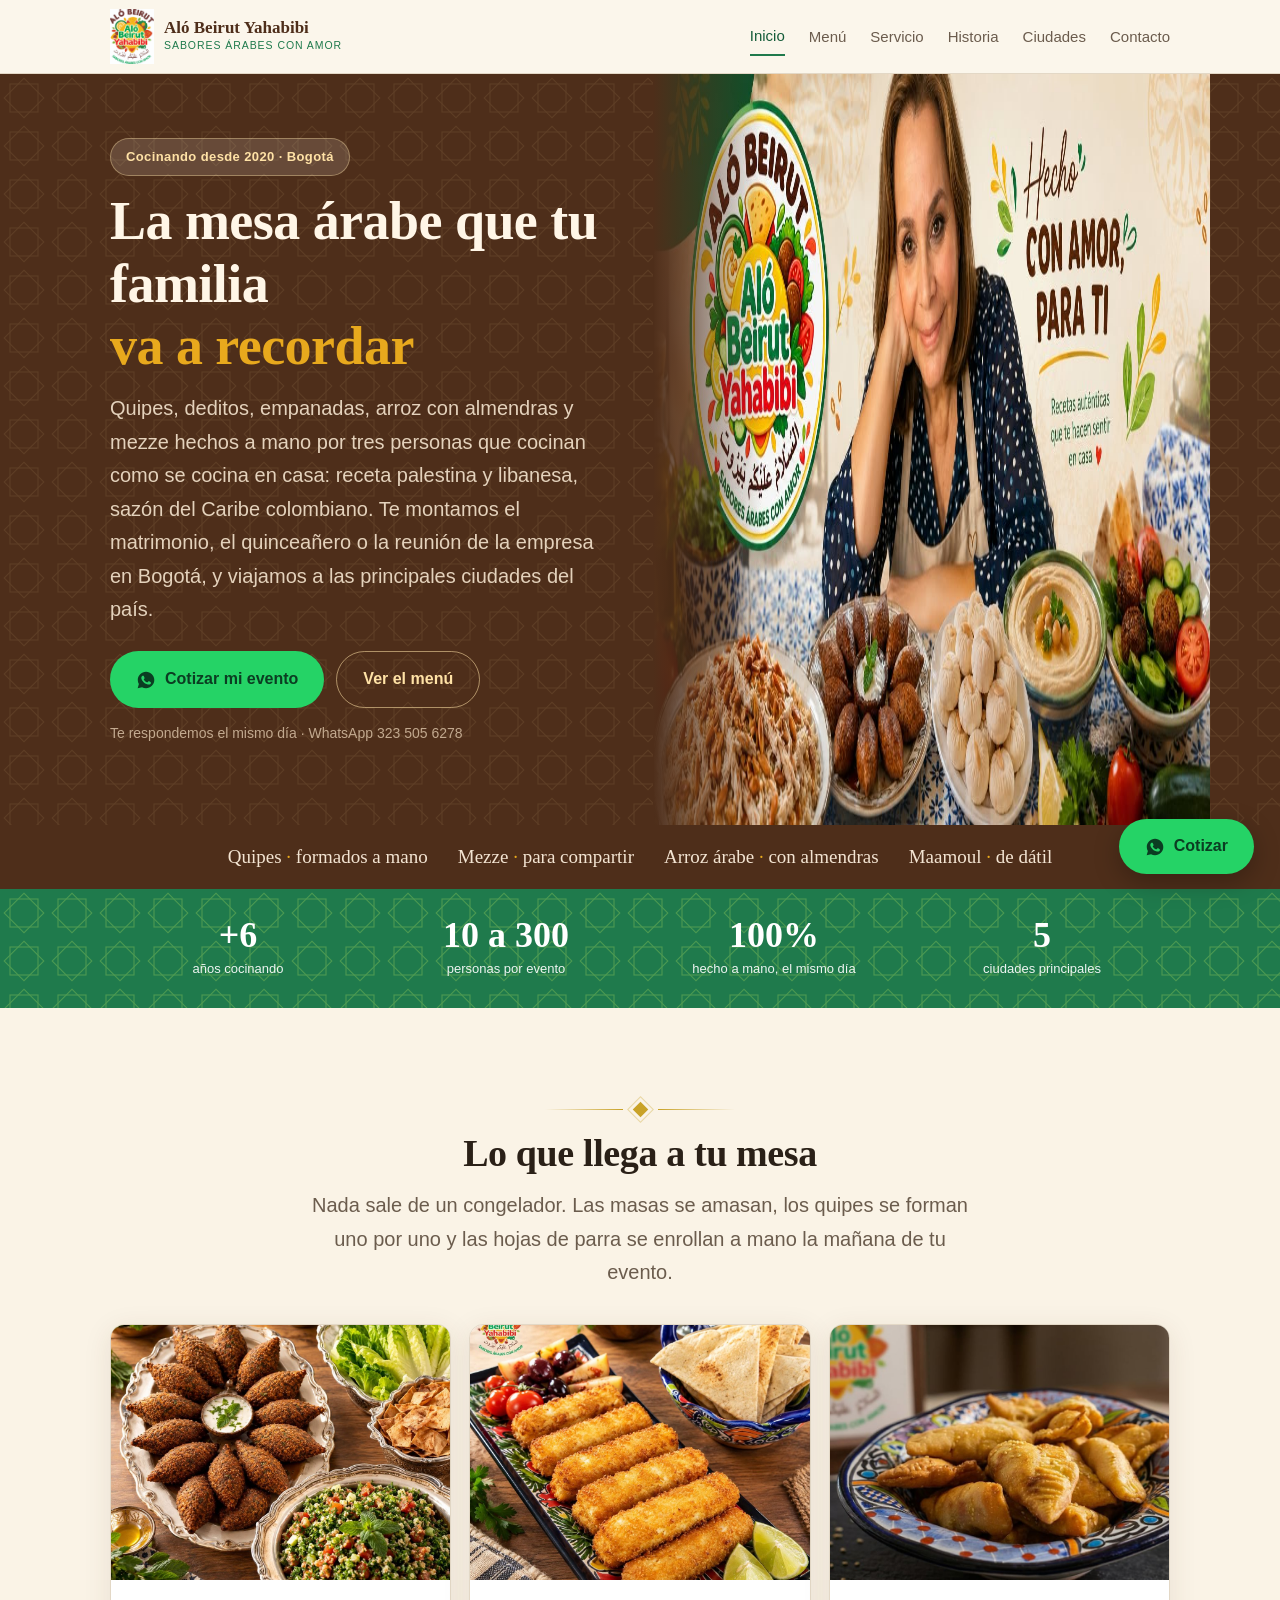
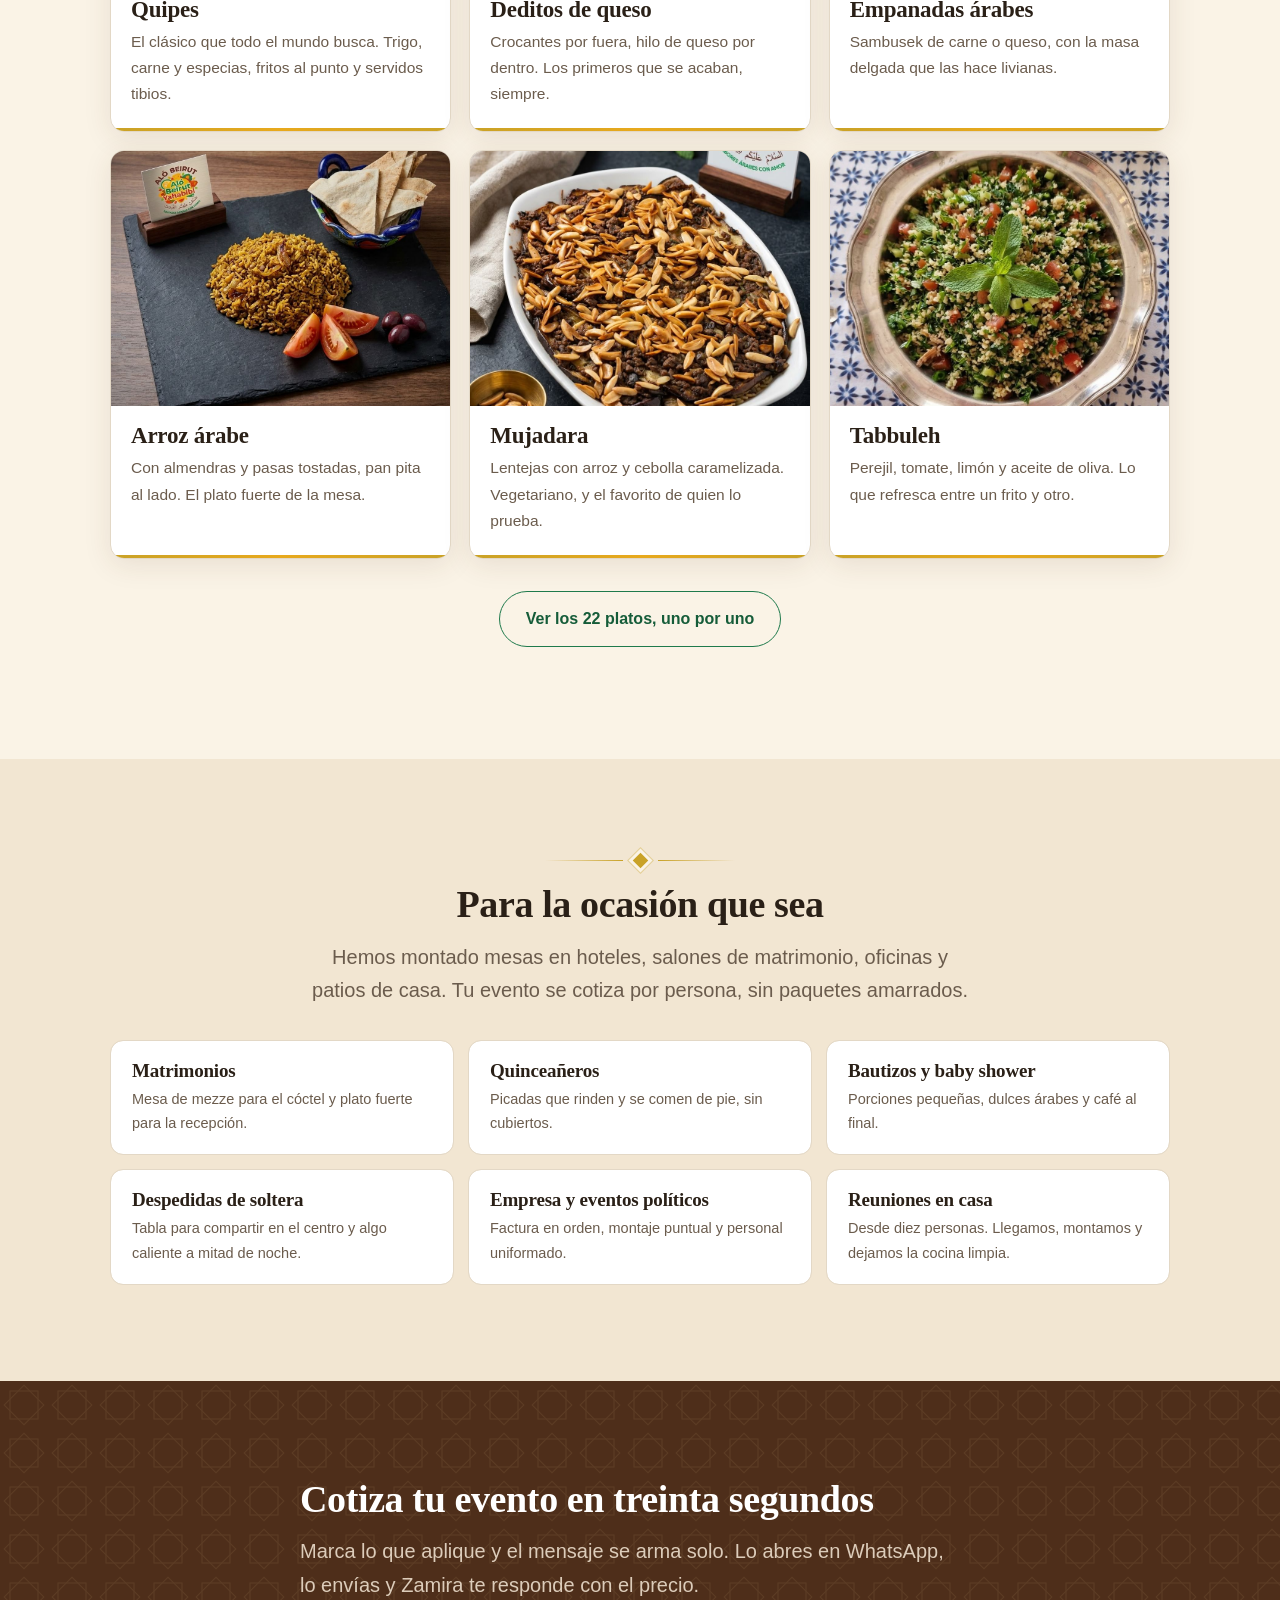
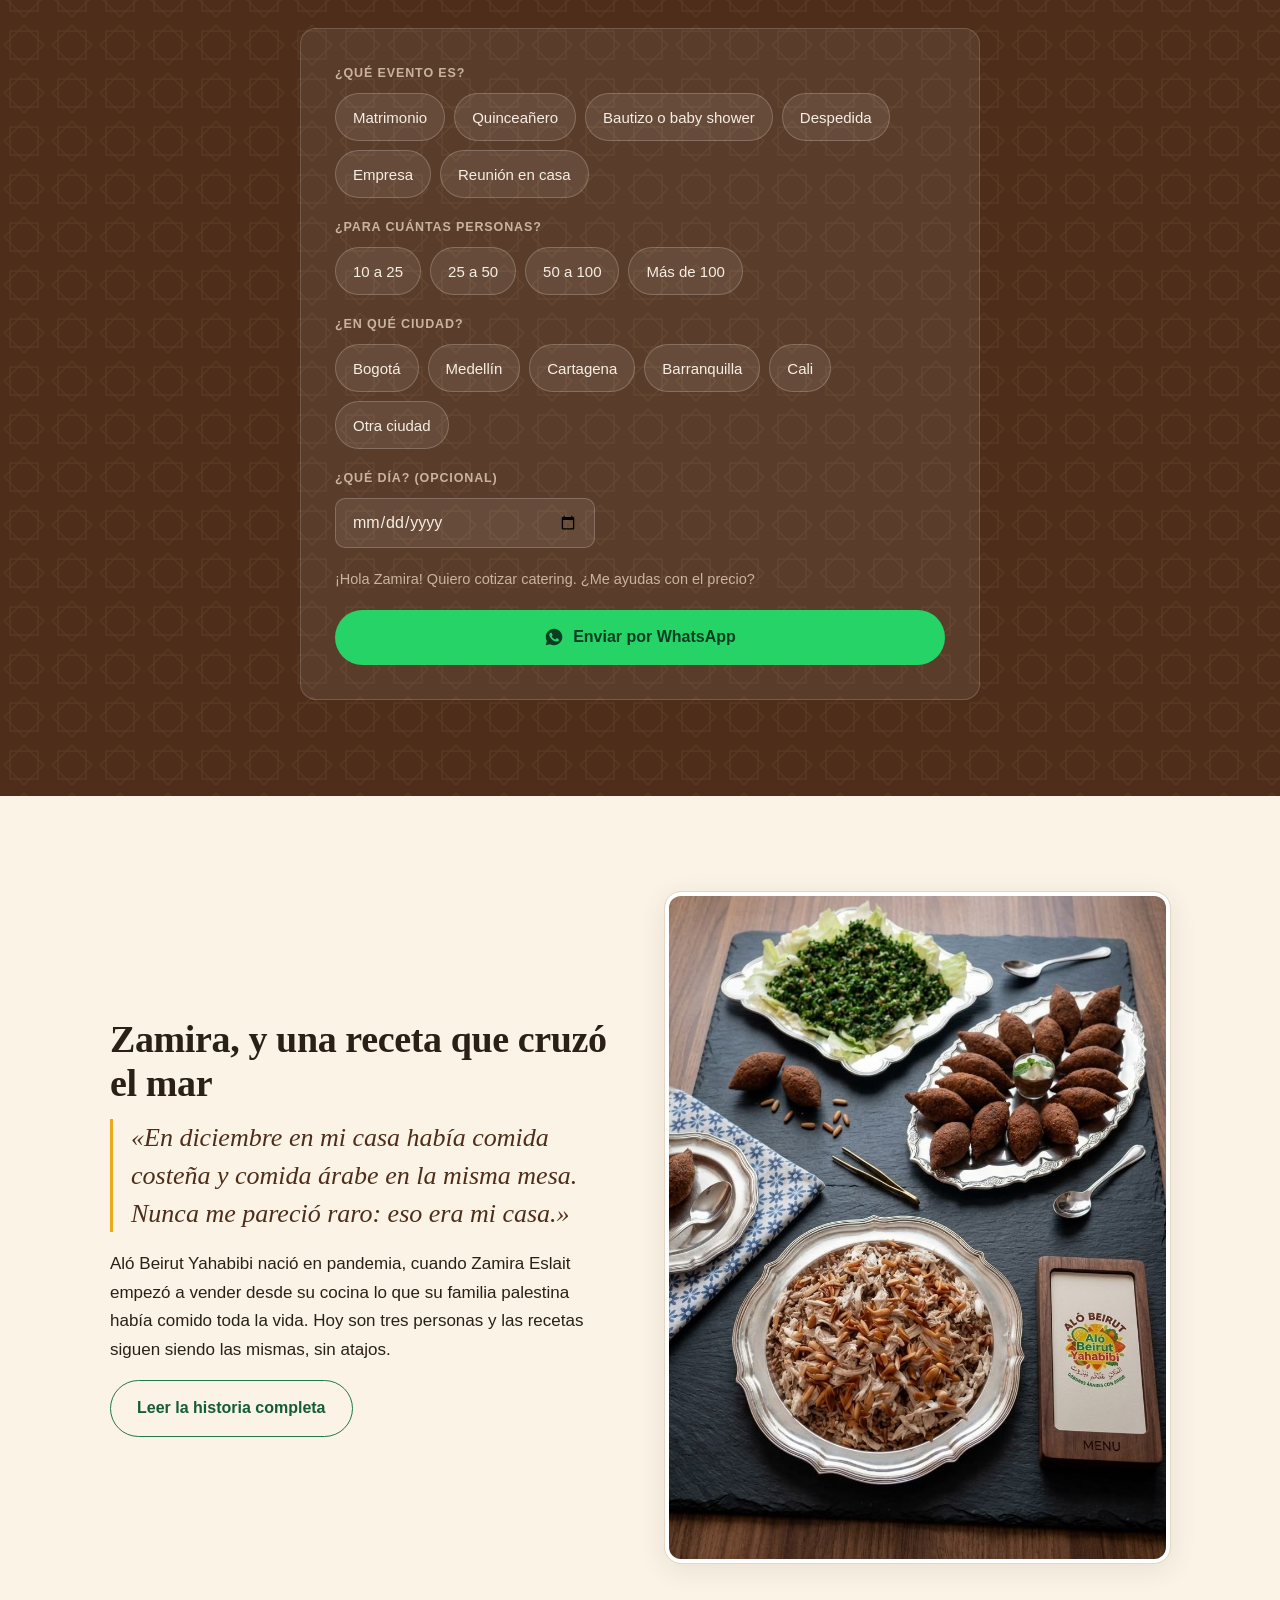
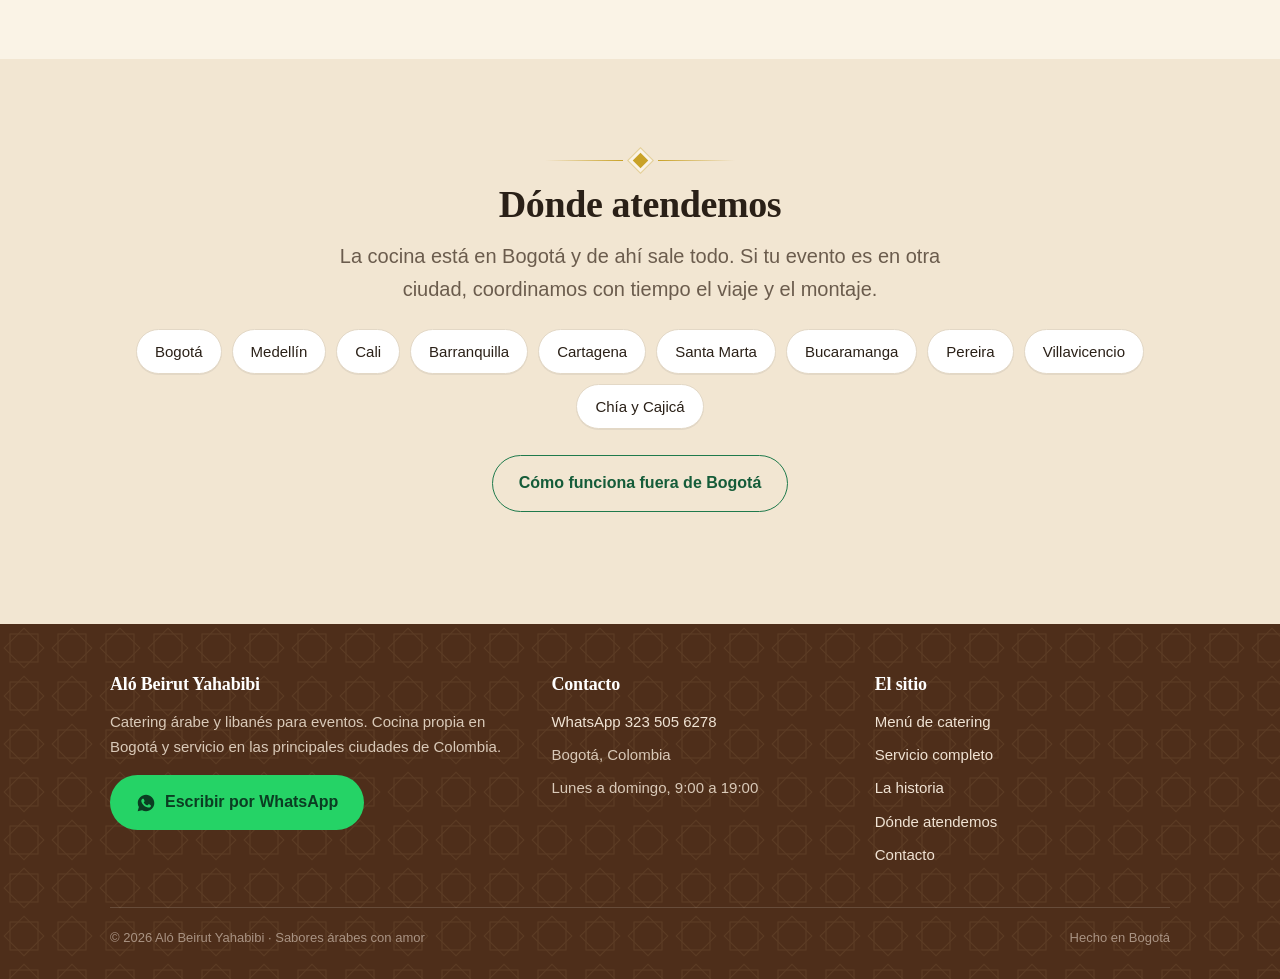
==== index.html @ 9fde80d4 "Add files via upload" ====
<!DOCTYPE html>
<html lang="es-CO">
<head>
<meta charset="utf-8">
<meta name="viewport" content="width=device-width, initial-scale=1">
<title>Catering árabe y libanés en Bogotá | Aló Beirut Yahabibi</title>
<meta name="description" content="Catering árabe y libanés para matrimonios, quinceañeros, bautizos y eventos de empresa. Quipes, deditos, empanadas y mesas de mezze. Bogotá y principales ciudades de Colombia. Cotiza por WhatsApp.">
<link rel="canonical" href="https://alobeirutyahabibi.com/">
<meta name="robots" content="index,follow,max-image-preview:large">
<meta name="theme-color" content="#1F7A4C">
<meta property="og:type" content="website">
<meta property="og:locale" content="es_CO">
<meta property="og:site_name" content="Aló Beirut Yahabibi">
<meta property="og:title" content="Catering árabe y libanés en Bogotá | Aló Beirut Yahabibi">
<meta property="og:description" content="Catering árabe y libanés para matrimonios, quinceañeros, bautizos y eventos de empresa. Quipes, deditos, empanadas y mesas de mezze. Bogotá y principales ciudades de Colombia. Cotiza por WhatsApp.">
<meta property="og:url" content="https://alobeirutyahabibi.com/">
<meta property="og:image" content="https://alobeirutyahabibi.com/img/hero-catering-arabe-bogota.jpg">
<meta name="twitter:card" content="summary_large_image">
<link rel="icon" href="img/logo-alo-beirut-yahabibi.jpg">
<link rel="stylesheet" href="estilos.css">
<script type="application/ld+json">{"@context": "https://schema.org", "@type": "FoodEstablishment", "additionalType": "https://schema.org/CateringBusiness", "name": "Aló Beirut Yahabibi", "description": "Catering árabe y libanés para matrimonios, quinceañeros y eventos en Bogotá y las principales ciudades de Colombia.", "url": "https://alobeirutyahabibi.com/", "image": "https://alobeirutyahabibi.com/img/hero-catering-arabe-bogota.jpg", "logo": "https://alobeirutyahabibi.com/img/logo-alo-beirut-yahabibi.jpg", "telephone": "+57 323 505 6278", "servesCuisine": ["Árabe", "Libanesa", "Palestina", "Costeña"], "priceRange": "$$", "founder": {"@type": "Person", "name": "Zamira Eslait"}, "address": {"@type": "PostalAddress", "addressLocality": "Bogotá", "addressRegion": "Cundinamarca", "addressCountry": "CO"}, "areaServed": [{"@type": "City", "name": "Bogotá"}, {"@type": "City", "name": "Medellín"}, {"@type": "City", "name": "Cartagena"}, {"@type": "City", "name": "Barranquilla"}, {"@type": "City", "name": "Cali"}], "openingHoursSpecification": [{"@type": "OpeningHoursSpecification", "dayOfWeek": ["Monday", "Tuesday", "Wednesday", "Thursday", "Friday", "Saturday", "Sunday"], "opens": "09:00", "closes": "19:00"}]}</script>
</head>
<body>

<header class="barra">
  <div class="barra-in">
    <a class="marca" href="index.html">
      <img src="img/logo-alo-beirut-yahabibi.jpg" alt="Aló Beirut Yahabibi" width="44" height="55">
      <span><b>Aló Beirut Yahabibi</b><i>Sabores árabes con amor</i></span>
    </a>
    <nav class="nav"><a href="index.html" aria-current="page">Inicio</a><a href="menu.html">Menú</a><a href="eventos.html">Servicio</a><a href="historia.html">Historia</a><a href="ciudades.html">Ciudades</a><a href="contacto.html">Contacto</a></nav>
    <button class="rayas" id="rayas" aria-expanded="false" aria-controls="panel" aria-label="Abrir menú">
      <span></span><span></span><span></span>
    </button>
  </div>
</header>

<div class="velo" id="velo"></div>
<aside class="panel" id="panel" aria-hidden="true">
  <div class="panel-top">
    <button class="rayas" id="cerrar" aria-label="Cerrar menú"><span></span><span></span><span></span></button>
  </div>
  <nav><a href="index.html" aria-current="page">Inicio</a><a href="menu.html">Menú de catering</a><a href="eventos.html">Servicio completo</a><a href="historia.html">La historia</a><a href="ciudades.html">Dónde atendemos</a><a href="contacto.html">Contacto</a></nav>
  <a class="btn wa ancho" href="https://wa.me/573235056278" target="_blank" rel="noopener"><svg viewBox="0 0 24 24" fill="currentColor" aria-hidden="true"><path d="M12.04 2C6.58 2 2.13 6.45 2.13 11.91c0 1.75.46 3.45 1.32 4.95L2 22l5.25-1.38a9.9 9.9 0 004.79 1.22h.01c5.46 0 9.91-4.45 9.91-9.91C21.96 6.45 17.5 2 12.04 2zm5.8 14.13c-.25.69-1.44 1.32-1.99 1.37-.53.05-1.02.24-3.45-.72-2.9-1.14-4.73-4.1-4.87-4.29-.14-.19-1.16-1.54-1.16-2.94s.73-2.09 1-2.37c.26-.29.57-.36.76-.36.19 0 .38 0 .55.01.18.01.41-.07.64.49.24.57.81 1.97.88 2.11.07.14.12.31.02.5-.09.19-.14.31-.28.47-.14.17-.3.37-.42.5-.14.14-.29.29-.12.57.16.29.73 1.2 1.56 1.95 1.07.95 1.98 1.25 2.26 1.39.28.14.44.12.6-.07.17-.19.69-.81.88-1.09.19-.28.37-.23.63-.14.26.1 1.65.78 1.93.92.28.14.47.21.54.33.07.11.07.65-.18 1.34z"/></svg>Cotizar por WhatsApp</a>
  <p class="panel-tel">WhatsApp 323 505 6278<br>Lunes a domingo, 9:00 a 19:00</p>
</aside>

<main>
<section class="hero">
 <div class="hero-in">
  <div class="hero-foto">
    <img src="img/hero-catering-arabe-bogota.jpg"
         alt="Zamira Eslait con una bandeja de comida árabe recién hecha, en Bogotá"
         width="1600" height="1200" fetchpriority="high">
  </div>
  <div class="hero-txt">
    <span class="sello">Cocinando desde 2020 · Bogotá</span>
    <h1>La mesa árabe que tu familia<br><span class="verde">va a recordar</span></h1>
    <p class="lead">Quipes, deditos, empanadas, arroz con almendras y mezze hechos a mano
    por tres personas que cocinan como se cocina en casa: receta palestina y libanesa,
    sazón del Caribe colombiano. Te montamos el matrimonio, el quinceañero o la reunión
    de la empresa en Bogotá, y viajamos a las principales ciudades del país.</p>
    <div class="acciones">
      <a class="btn wa" href="https://wa.me/573235056278" target="_blank" rel="noopener"><svg viewBox="0 0 24 24" fill="currentColor" aria-hidden="true"><path d="M12.04 2C6.58 2 2.13 6.45 2.13 11.91c0 1.75.46 3.45 1.32 4.95L2 22l5.25-1.38a9.9 9.9 0 004.79 1.22h.01c5.46 0 9.91-4.45 9.91-9.91C21.96 6.45 17.5 2 12.04 2zm5.8 14.13c-.25.69-1.44 1.32-1.99 1.37-.53.05-1.02.24-3.45-.72-2.9-1.14-4.73-4.1-4.87-4.29-.14-.19-1.16-1.54-1.16-2.94s.73-2.09 1-2.37c.26-.29.57-.36.76-.36.19 0 .38 0 .55.01.18.01.41-.07.64.49.24.57.81 1.97.88 2.11.07.14.12.31.02.5-.09.19-.14.31-.28.47-.14.17-.3.37-.42.5-.14.14-.29.29-.12.57.16.29.73 1.2 1.56 1.95 1.07.95 1.98 1.25 2.26 1.39.28.14.44.12.6-.07.17-.19.69-.81.88-1.09.19-.28.37-.23.63-.14.26.1 1.65.78 1.93.92.28.14.47.21.54.33.07.11.07.65-.18 1.34z"/></svg>Cotizar mi evento</a>
      <a class="btn linea" href="menu.html">Ver el menú</a>
    </div>
    <p class="bajo-cta">Te respondemos el mismo día · WhatsApp 323 505 6278</p>
  </div>
 </div>
</section>

<div class="cinta"><div><span>Quipes <i>·</i> formados a mano</span><span>Mezze <i>·</i> para compartir</span><span>Arroz árabe <i>·</i> con almendras</span><span>Maamoul <i>·</i> de dátil</span></div></div>

<section class="cifras" style="padding:28px 0">
  <div class="wrap">
    <div class="cifras-g">
      <div><b>+6</b><span>años cocinando</span></div>
      <div><b>10 a 300</b><span>personas por evento</span></div>
      <div><b>100%</b><span>hecho a mano, el mismo día</span></div>
      <div><b>5</b><span>ciudades principales</span></div>
    </div>
  </div>
</section>

<section>
  <div class="wrap">
    <div class="centro">
      <div class="orn"><span></span></div>
      <h2>Lo que llega a tu mesa</h2>
      <p class="lead">Nada sale de un congelador. Las masas se amasan, los quipes se forman
      uno por uno y las hojas de parra se enrollan a mano la mañana de tu evento.</p>
    </div>
    <div class="rej tres" style="margin-top:34px">
      <article class="plato"><img src="img/quipes-arabes-bandeja.jpg" alt="Bandeja de quipes árabes recién fritos" loading="lazy" width="1100" height="974"><div class="cuerpo"><h3>Quipes</h3><p>El clásico que todo el mundo busca. Trigo, carne y especias, fritos al punto y servidos tibios.</p></div></article>
      <article class="plato"><img src="img/deditos-de-queso-arabes.jpg" alt="Deditos de queso árabes dorados en bandeja" loading="lazy" width="1100" height="974"><div class="cuerpo"><h3>Deditos de queso</h3><p>Crocantes por fuera, hilo de queso por dentro. Los primeros que se acaban, siempre.</p></div></article>
      <article class="plato"><img src="img/empanadas-arabes-sambusek.jpg" alt="Empanadas árabes sambusek rellenas" loading="lazy" width="1100" height="974"><div class="cuerpo"><h3>Empanadas árabes</h3><p>Sambusek de carne o queso, con la masa delgada que las hace livianas.</p></div></article>
      <article class="plato"><img src="img/arroz-arabe-con-pan-pita.jpg" alt="Arroz árabe con almendras acompañado de pan pita" loading="lazy" width="1100" height="974"><div class="cuerpo"><h3>Arroz árabe</h3><p>Con almendras y pasas tostadas, pan pita al lado. El plato fuerte de la mesa.</p></div></article>
      <article class="plato"><img src="img/mujadara-con-almendras.jpg" alt="Mujadara de lentejas con cebolla y almendras" loading="lazy" width="1100" height="974"><div class="cuerpo"><h3>Mujadara</h3><p>Lentejas con arroz y cebolla caramelizada. Vegetariano, y el favorito de quien lo prueba.</p></div></article>
      <article class="plato"><img src="img/tabbuleh-fresco.jpg" alt="Tabbuleh fresco con perejil, tomate y limón" loading="lazy" width="1100" height="974"><div class="cuerpo"><h3>Tabbuleh</h3><p>Perejil, tomate, limón y aceite de oliva. Lo que refresca entre un frito y otro.</p></div></article>
    </div>
    <p class="centro" style="margin-top:32px">
      <a class="btn linea" href="menu.html">Ver los 22 platos, uno por uno</a></p>
  </div>
</section>

<section style="background:var(--crema-2)">
  <div class="wrap">
    <div class="centro">
      <div class="orn"><span></span></div>
      <h2>Para la ocasión que sea</h2>
      <p class="lead">Hemos montado mesas en hoteles, salones de matrimonio, oficinas y
      patios de casa. Tu evento se cotiza por persona, sin paquetes amarrados.</p>
    </div>
    <div class="fichas tres" style="margin-top:32px">
      <a href="eventos.html#matrimonios"><h3>Matrimonios</h3>
        <p>Mesa de mezze para el cóctel y plato fuerte para la recepción.</p></a>
      <a href="eventos.html#quinces"><h3>Quinceañeros</h3>
        <p>Picadas que rinden y se comen de pie, sin cubiertos.</p></a>
      <a href="eventos.html#bautizos"><h3>Bautizos y baby shower</h3>
        <p>Porciones pequeñas, dulces árabes y café al final.</p></a>
      <a href="eventos.html#despedidas"><h3>Despedidas de soltera</h3>
        <p>Tabla para compartir en el centro y algo caliente a mitad de noche.</p></a>
      <a href="eventos.html#empresa"><h3>Empresa y eventos políticos</h3>
        <p>Factura en orden, montaje puntual y personal uniformado.</p></a>
      <a href="eventos.html#casa"><h3>Reuniones en casa</h3>
        <p>Desde diez personas. Llegamos, montamos y dejamos la cocina limpia.</p></a>
    </div>
  </div>
</section>


<section id="cotizar" class="cot">
  <div class="wrap estrecho">
    <h2>Cotiza tu evento en treinta segundos</h2>
    <p class="lead">Marca lo que aplique y el mensaje se arma solo. Lo abres en WhatsApp, lo envías y Zamira te responde con el precio.</p>
    <div class="caja-cot" id="cotizador">
      <div class="campo"><span class="et">¿Qué evento es?</span><div class="opciones" data-k="evento" role="group" aria-label="¿Qué evento es?"><button type="button" data-v="un matrimonio">Matrimonio</button><button type="button" data-v="un quinceañero">Quinceañero</button><button type="button" data-v="un bautizo o baby shower">Bautizo o baby shower</button><button type="button" data-v="una despedida de soltera">Despedida</button><button type="button" data-v="un evento de empresa">Empresa</button><button type="button" data-v="una reunión en casa">Reunión en casa</button></div></div>
      <div class="campo"><span class="et">¿Para cuántas personas?</span><div class="opciones" data-k="personas" role="group" aria-label="¿Para cuántas personas?"><button type="button" data-v="de 10 a 25 personas">10 a 25</button><button type="button" data-v="de 25 a 50 personas">25 a 50</button><button type="button" data-v="de 50 a 100 personas">50 a 100</button><button type="button" data-v="más de 100 personas">Más de 100</button></div></div>
      <div class="campo"><span class="et">¿En qué ciudad?</span><div class="opciones" data-k="ciudad" role="group" aria-label="¿En qué ciudad?"><button type="button" data-v="en Bogotá">Bogotá</button><button type="button" data-v="en Medellín">Medellín</button><button type="button" data-v="en Cartagena">Cartagena</button><button type="button" data-v="en Barranquilla">Barranquilla</button><button type="button" data-v="en Cali">Cali</button><button type="button" data-v="en otra ciudad">Otra ciudad</button></div></div>
      <div class="campo">
        <label for="fecha">¿Qué día? (opcional)</label>
        <input type="date" id="fecha">
      </div>
      <p class="vista" id="vista">Tu mensaje aparecerá aquí.</p>
      <a class="btn wa ancho" id="enviar" href="https://wa.me/573235056278" target="_blank" rel="noopener"><svg viewBox="0 0 24 24" fill="currentColor" aria-hidden="true"><path d="M12.04 2C6.58 2 2.13 6.45 2.13 11.91c0 1.75.46 3.45 1.32 4.95L2 22l5.25-1.38a9.9 9.9 0 004.79 1.22h.01c5.46 0 9.91-4.45 9.91-9.91C21.96 6.45 17.5 2 12.04 2zm5.8 14.13c-.25.69-1.44 1.32-1.99 1.37-.53.05-1.02.24-3.45-.72-2.9-1.14-4.73-4.1-4.87-4.29-.14-.19-1.16-1.54-1.16-2.94s.73-2.09 1-2.37c.26-.29.57-.36.76-.36.19 0 .38 0 .55.01.18.01.41-.07.64.49.24.57.81 1.97.88 2.11.07.14.12.31.02.5-.09.19-.14.31-.28.47-.14.17-.3.37-.42.5-.14.14-.29.29-.12.57.16.29.73 1.2 1.56 1.95 1.07.95 1.98 1.25 2.26 1.39.28.14.44.12.6-.07.17-.19.69-.81.88-1.09.19-.28.37-.23.63-.14.26.1 1.65.78 1.93.92.28.14.47.21.54.33.07.11.07.65-.18 1.34z"/></svg>Enviar por WhatsApp</a>
    </div>
  </div>
</section>


<section>
  <div class="wrap">
    <div class="duo">
      <div>
        <h2>Zamira, y una receta que cruzó el mar</h2>
        <p class="cita">«En diciembre en mi casa había comida costeña y comida árabe en la
        misma mesa. Nunca me pareció raro: eso era mi casa.»</p>
        <p>Aló Beirut Yahabibi nació en pandemia, cuando Zamira Eslait empezó a vender desde
        su cocina lo que su familia palestina había comido toda la vida. Hoy son tres
        personas y las recetas siguen siendo las mismas, sin atajos.</p>
        <a class="btn linea" href="historia.html">Leer la historia completa</a>
      </div>
      <img src="img/mesa-catering-arabe-evento.jpg" width="1200" height="900" loading="lazy"
           alt="Mesa de catering árabe montada para un evento, con varias bandejas servidas">
    </div>
  </div>
</section>

<section style="background:var(--crema-2)" class="centro">
  <div class="wrap">
    <div class="orn"><span></span></div>
    <h2>Dónde atendemos</h2>
    <p class="lead">La cocina está en Bogotá y de ahí sale todo. Si tu evento es en otra
    ciudad, coordinamos con tiempo el viaje y el montaje.</p>
    <div class="pastillas"><span>Bogotá</span><span>Medellín</span><span>Cali</span><span>Barranquilla</span><span>Cartagena</span><span>Santa Marta</span><span>Bucaramanga</span><span>Pereira</span><span>Villavicencio</span><span>Chía y Cajicá</span></div>
    <p style="margin-top:26px"><a class="btn linea" href="ciudades.html">Cómo funciona fuera de Bogotá</a></p>
  </div>
</section>
</main>

<footer>
  <div class="wrap">
    <div class="pie-g">
      <div>
        <h3>Aló Beirut Yahabibi</h3>
        <p>Catering árabe y libanés para eventos. Cocina propia en Bogotá y servicio en las
        principales ciudades de Colombia.</p>
        <a class="btn wa" href="https://wa.me/573235056278" target="_blank" rel="noopener"><svg viewBox="0 0 24 24" fill="currentColor" aria-hidden="true"><path d="M12.04 2C6.58 2 2.13 6.45 2.13 11.91c0 1.75.46 3.45 1.32 4.95L2 22l5.25-1.38a9.9 9.9 0 004.79 1.22h.01c5.46 0 9.91-4.45 9.91-9.91C21.96 6.45 17.5 2 12.04 2zm5.8 14.13c-.25.69-1.44 1.32-1.99 1.37-.53.05-1.02.24-3.45-.72-2.9-1.14-4.73-4.1-4.87-4.29-.14-.19-1.16-1.54-1.16-2.94s.73-2.09 1-2.37c.26-.29.57-.36.76-.36.19 0 .38 0 .55.01.18.01.41-.07.64.49.24.57.81 1.97.88 2.11.07.14.12.31.02.5-.09.19-.14.31-.28.47-.14.17-.3.37-.42.5-.14.14-.29.29-.12.57.16.29.73 1.2 1.56 1.95 1.07.95 1.98 1.25 2.26 1.39.28.14.44.12.6-.07.17-.19.69-.81.88-1.09.19-.28.37-.23.63-.14.26.1 1.65.78 1.93.92.28.14.47.21.54.33.07.11.07.65-.18 1.34z"/></svg>Escribir por WhatsApp</a>
      </div>
      <div>
        <h3>Contacto</h3>
        <ul>
          <li><a href="https://wa.me/573235056278" target="_blank" rel="noopener">WhatsApp 323 505 6278</a></li>
          <li>Bogotá, Colombia</li>
          <li>Lunes a domingo, 9:00 a 19:00</li>
        </ul>
      </div>
      <div>
        <h3>El sitio</h3>
        <ul><li><a href="menu.html">Menú de catering</a></li><li><a href="eventos.html">Servicio completo</a></li><li><a href="historia.html">La historia</a></li><li><a href="ciudades.html">Dónde atendemos</a></li><li><a href="contacto.html">Contacto</a></li></ul>
      </div>
    </div>
    <div class="legal">
      <span>&copy; 2026 Aló Beirut Yahabibi · Sabores árabes con amor</span>
      <span>Hecho en Bogotá</span>
    </div>
  </div>
</footer>

<a class="btn wa flota" href="https://wa.me/573235056278" target="_blank" rel="noopener"><svg viewBox="0 0 24 24" fill="currentColor" aria-hidden="true"><path d="M12.04 2C6.58 2 2.13 6.45 2.13 11.91c0 1.75.46 3.45 1.32 4.95L2 22l5.25-1.38a9.9 9.9 0 004.79 1.22h.01c5.46 0 9.91-4.45 9.91-9.91C21.96 6.45 17.5 2 12.04 2zm5.8 14.13c-.25.69-1.44 1.32-1.99 1.37-.53.05-1.02.24-3.45-.72-2.9-1.14-4.73-4.1-4.87-4.29-.14-.19-1.16-1.54-1.16-2.94s.73-2.09 1-2.37c.26-.29.57-.36.76-.36.19 0 .38 0 .55.01.18.01.41-.07.64.49.24.57.81 1.97.88 2.11.07.14.12.31.02.5-.09.19-.14.31-.28.47-.14.17-.3.37-.42.5-.14.14-.29.29-.12.57.16.29.73 1.2 1.56 1.95 1.07.95 1.98 1.25 2.26 1.39.28.14.44.12.6-.07.17-.19.69-.81.88-1.09.19-.28.37-.23.63-.14.26.1 1.65.78 1.93.92.28.14.47.21.54.33.07.11.07.65-.18 1.34z"/></svg>Cotizar</a>

<script>
/* menú de tres rayas: panel lateral, se cierra con Escape, con el velo y
   al tocar cualquier enlace. El foco vuelve al botón al cerrar. */
(function(){
  var b=document.getElementById('rayas'), p=document.getElementById('panel'),
      v=document.getElementById('velo'), c=document.getElementById('cerrar');
  function abrir(si){
    b.setAttribute('aria-expanded', si);
    p.classList.toggle('abierto', si);
    v.classList.toggle('abierto', si);
    p.setAttribute('aria-hidden', !si);
    document.body.classList.toggle('sin-scroll', si);
    if(!si) b.focus();
  }
  b.addEventListener('click', function(){ abrir(b.getAttribute('aria-expanded')!=='true'); });
  c.addEventListener('click', function(){ abrir(false); });
  v.addEventListener('click', function(){ abrir(false); });
  p.querySelectorAll('a').forEach(function(a){ a.addEventListener('click', function(){ abrir(false); }); });
  document.addEventListener('keydown', function(e){ if(e.key==='Escape') abrir(false); });
})();
</script>

</body>
</html>

<script>
/* El cotizador no manda nada a ningún servidor: arma un texto y lo abre en
   WhatsApp. Para una cocina de tres personas sin CRM, el chat ES el CRM, y
   así el sitio sigue siendo estático y gratis de alojar. */
(function(){
  var TEL='573235056278', el={evento:'',personas:'',ciudad:''};
  var caja=document.getElementById('cotizador'); if(!caja) return;
  caja.querySelectorAll('.opciones').forEach(function(g){
    var k=g.dataset.k;
    g.addEventListener('click', function(e){
      var b=e.target.closest('button'); if(!b) return;
      var ya=b.getAttribute('aria-pressed')==='true';
      g.querySelectorAll('button').forEach(function(o){o.setAttribute('aria-pressed','false');});
      b.setAttribute('aria-pressed', ya?'false':'true');
      el[k]= ya?'':b.dataset.v; pintar();
    });
  });
  var f=document.getElementById('fecha'); if(f) f.addEventListener('change', pintar);
  function pintar(){
    var d=f?f.value:'', t='¡Hola Zamira! Quiero cotizar catering';
    if(el.evento)   t+=' para '+el.evento;
    if(el.personas) t+=', '+el.personas;
    if(el.ciudad)   t+=', '+el.ciudad;
    if(d){ var p=d.split('-'); t+=', el '+p[2]+'/'+p[1]+'/'+p[0]; }
    t+='. ¿Me ayudas con el precio?';
    document.getElementById('vista').textContent=t;
    document.getElementById('enviar').href='https://wa.me/'+TEL+'?text='+encodeURIComponent(t);
  }
  pintar();
})();
</script>
---- estilos.css ----
/* ═══════════════════════════════════════════════════════════════
   Aló Beirut Yahabibi · hoja de estilos única para las seis páginas

   DOS COSAS QUE MANDAN AQUÍ

   1. El teléfono es la vista principal, no la de escritorio. La mayoría
      va a llegar desde el enlace de la biografía de Instagram. Por eso
      el margen lateral nunca baja de 22px, los toques nunca miden menos
      de 48px y el menú de tres rayas existe de verdad.

   2. Cero fuentes externas y cero librerías. El sitio vive en GitHub
      Pages sin costo y tiene que cargar rápido en datos móviles, que es
      como lo van a abrir en la mitad de los casos.
   ═══════════════════════════════════════════════════════════════ */

:root{
  /* la paleta sale del logo y de la foto de Zamira */
  --crema:#FBF6EC; --crema-2:#F4EADA; --papel:#FFFFFF;
  --verde:#1F7A4C; --verde-o:#155C39; --verde-cl:#E8F2EB;
  --cafe:#4E2E1A; --cafe-cl:#8A6A52;
  --rojo:#C9372C; --oro:#E8A91D; --azul:#2C5F94;
  --tinta:#2A2017; --gris:#6B5C4D; --linea:#E3D8C6;
  --sombra:0 6px 28px rgba(78,46,26,.10);
  --serif:'Iowan Old Style','Palatino Linotype',Palatino,Georgia,'Times New Roman',serif;
  --sans:-apple-system,BlinkMacSystemFont,'Segoe UI',Roboto,Helvetica,Arial,sans-serif;
  /* nunca menos de 22px de aire a los lados en celular */
  --gutter:clamp(22px,5vw,40px);
}
*,*::before,*::after{box-sizing:border-box;}
html{scroll-behavior:smooth;-webkit-text-size-adjust:100%;}
body{margin:0;background:var(--crema);color:var(--tinta);font-family:var(--sans);
  font-size:17px;line-height:1.68;overflow-x:hidden;-webkit-font-smoothing:antialiased;}
body.sin-scroll{overflow:hidden;}
img{max-width:100%;height:auto;display:block;}
a{color:var(--verde-o);}
h1,h2,h3{font-family:var(--serif);font-weight:600;line-height:1.16;letter-spacing:-.01em;margin:0 0 14px;}
h1{font-size:clamp(30px,6.2vw,54px);}
h2{font-size:clamp(25px,4.8vw,38px);}
h3{font-size:clamp(19px,3.4vw,23px);}
p{margin:0 0 16px;}
.wrap{max-width:1140px;margin:0 auto;padding:0 var(--gutter);}
.estrecho{max-width:760px;margin:0 auto;}
section{padding:clamp(50px,9vw,96px) 0;}
.centro{text-align:center;}
.lead{font-size:clamp(16.5px,2.4vw,20px);color:var(--gris);max-width:660px;}
.centro .lead{margin-left:auto;margin-right:auto;}
.sr{position:absolute;width:1px;height:1px;overflow:hidden;clip:rect(0 0 0 0);white-space:nowrap;}

/* ── barra y menú de tres rayas ───────────────────────────────── */
.barra{position:sticky;top:0;z-index:60;background:rgba(251,246,236,.97);
  -webkit-backdrop-filter:saturate(180%) blur(10px);backdrop-filter:saturate(180%) blur(10px);
  border-bottom:1px solid var(--linea);}
.barra-in{display:flex;align-items:center;justify-content:space-between;gap:14px;
  max-width:1140px;margin:0 auto;padding:9px var(--gutter);}
.marca{display:flex;align-items:center;gap:10px;text-decoration:none;color:var(--cafe);min-width:0;}
.marca img{width:44px;height:auto;flex:0 0 auto;}
.marca b{font-family:var(--serif);font-size:17px;line-height:1.12;display:block;}
.marca i{font-style:normal;font-size:10.5px;letter-spacing:.09em;text-transform:uppercase;
  color:var(--verde);display:block;}
.nav{display:none;align-items:center;gap:24px;}
.nav a{color:var(--gris);text-decoration:none;font-size:15px;font-weight:500;padding:6px 0;}
.nav a:hover,.nav a[aria-current="page"]{color:var(--verde-o);}
.nav a[aria-current="page"]{border-bottom:2px solid var(--verde);}
.rayas{display:flex;flex-direction:column;justify-content:center;gap:5px;width:48px;height:48px;
  background:transparent;border:0;cursor:pointer;padding:12px 10px;-webkit-tap-highlight-color:transparent;}
.rayas span{display:block;height:2.5px;border-radius:2px;background:var(--cafe);
  transition:transform .26s,opacity .18s;}
.rayas[aria-expanded="true"] span:nth-child(1){transform:translateY(7.5px) rotate(45deg);}
.rayas[aria-expanded="true"] span:nth-child(2){opacity:0;}
.rayas[aria-expanded="true"] span:nth-child(3){transform:translateY(-7.5px) rotate(-45deg);}
@media(min-width:900px){ .nav{display:flex;} .rayas{display:none;} }

/* panel lateral */
.velo{position:fixed;inset:0;background:rgba(42,32,23,.5);opacity:0;visibility:hidden;
  transition:opacity .26s,visibility .26s;z-index:70;}
.velo.abierto{opacity:1;visibility:visible;}
.panel{position:fixed;top:0;right:0;bottom:0;width:min(84vw,340px);background:var(--crema);
  z-index:80;transform:translateX(100%);transition:transform .3s cubic-bezier(.4,0,.2,1);
  display:flex;flex-direction:column;padding:18px 24px calc(24px + env(safe-area-inset-bottom));
  box-shadow:-10px 0 40px rgba(0,0,0,.18);overflow-y:auto;}
.panel.abierto{transform:translateX(0);}
.panel-top{display:flex;justify-content:flex-end;margin-bottom:10px;}
.panel nav{display:flex;flex-direction:column;}
.panel nav a{color:var(--tinta);text-decoration:none;font-family:var(--serif);font-size:21px;
  padding:15px 0;border-bottom:1px solid var(--linea);}
.panel nav a[aria-current="page"]{color:var(--verde-o);}
.panel .btn{margin-top:22px;}
.panel-tel{margin-top:18px;font-size:14.5px;color:var(--gris);}
@media(min-width:900px){ .velo,.panel{display:none;} }

/* ── botones ──────────────────────────────────────────────────── */
.btn{display:inline-flex;align-items:center;justify-content:center;gap:9px;min-height:52px;
  padding:14px 26px;border-radius:999px;border:0;cursor:pointer;font-family:var(--sans);
  font-size:16px;font-weight:600;text-decoration:none;background:var(--verde);color:#fff;
  transition:transform .16s,background .2s;-webkit-tap-highlight-color:transparent;}
.btn:hover{background:var(--verde-o);transform:translateY(-2px);color:#fff;}
.btn.wa{background:#25D366;color:#0B3D22;}
.btn.wa:hover{background:#1EBE5A;color:#07301A;}
.btn.linea{background:transparent;color:var(--verde-o);border:1.5px solid var(--verde);}
.btn.linea:hover{background:var(--verde-cl);}
.btn svg{width:20px;height:20px;flex:0 0 auto;}
.btn.ancho{display:flex;width:100%;}
.acciones{display:flex;flex-wrap:wrap;gap:12px;margin-top:24px;}

/* ── portada ──────────────────────────────────────────────────── */
.portada{background:var(--crema-2);}
.portada-img{width:100%;aspect-ratio:1600/666;object-fit:cover;}
/* OJO: el padding va con los lados explícitos. Antes decía `0` en los
   lados y pisaba el `padding:0 var(--gutter)` que trae .wrap, así que el
   texto de la portada quedaba pegado al borde en celular. */
.portada-txt{padding:clamp(26px,6vw,52px) var(--gutter) clamp(38px,7vw,70px);}
.sello{display:inline-flex;align-items:center;gap:8px;background:var(--verde-cl);color:var(--verde-o);
  font-size:13px;font-weight:600;letter-spacing:.03em;padding:7px 15px;border-radius:999px;margin-bottom:14px;}
.verde{color:var(--verde-o);}
.bajo-cta{font-size:14px;color:var(--gris);margin-top:14px;}

/* cabecera de página interior */
.cabe{background:var(--crema-2);border-bottom:1px solid var(--linea);
  padding:clamp(28px,6vw,54px) 0 clamp(30px,6vw,56px);}
.miga{font-size:13.5px;color:var(--gris);margin-bottom:12px;}
.miga a{color:var(--gris);}

/* ── cifras ───────────────────────────────────────────────────── */
.cifras{background:var(--verde);color:#fff;padding:28px 0;}
.cifras-g{display:grid;grid-template-columns:repeat(2,1fr);gap:20px 12px;text-align:center;}
@media(min-width:760px){.cifras-g{grid-template-columns:repeat(4,1fr);}}
.cifras b{display:block;font-family:var(--serif);font-size:clamp(25px,4.6vw,36px);line-height:1;}
.cifras span{display:block;font-size:13px;opacity:.92;margin-top:5px;}

/* ── rejillas y tarjetas ──────────────────────────────────────── */
.rej{display:grid;gap:18px;grid-template-columns:1fr;}
@media(min-width:620px){.rej.dos{grid-template-columns:1fr 1fr;}}
@media(min-width:820px){.rej.tres{grid-template-columns:repeat(3,1fr);}}
.plato{background:var(--papel);border-radius:14px;overflow:hidden;box-shadow:var(--sombra);
  display:flex;flex-direction:column;}
.plato img{width:100%;aspect-ratio:4/3;object-fit:cover;}
.plato .cuerpo{padding:17px 20px 21px;}
.plato h3{margin-bottom:6px;}
.plato p{font-size:15.5px;color:var(--gris);margin:0;}

/* ── fichas de enlace ─────────────────────────────────────────── */
.fichas{display:grid;gap:14px;grid-template-columns:1fr;}
@media(min-width:620px){.fichas{grid-template-columns:1fr 1fr;}}
@media(min-width:980px){.fichas.tres{grid-template-columns:repeat(3,1fr);}}
.fichas a{display:block;background:var(--papel);border:1px solid var(--linea);border-radius:13px;
  padding:19px 21px;text-decoration:none;color:var(--tinta);transition:border-color .2s,transform .16s;}
.fichas a:hover{border-color:var(--verde);transform:translateY(-3px);}
.fichas h3{font-size:19px;margin-bottom:5px;}
.fichas p{font-size:14.5px;color:var(--gris);margin:0;}

/* ── dos columnas texto + foto ────────────────────────────────── */
.duo{display:grid;gap:28px;grid-template-columns:1fr;align-items:center;}
@media(min-width:880px){.duo{grid-template-columns:1fr 1fr;gap:50px;}}
.duo img{border-radius:16px;box-shadow:var(--sombra);}
.cita{font-family:var(--serif);font-size:clamp(19px,3vw,26px);font-style:italic;color:var(--cafe);
  line-height:1.45;border-left:3px solid var(--oro);padding-left:18px;margin:0 0 18px;}

/* ── galería ──────────────────────────────────────────────────── */
.galeria{display:grid;gap:12px;grid-template-columns:repeat(2,1fr);}
@media(min-width:760px){.galeria{grid-template-columns:repeat(3,1fr);}}
@media(min-width:1040px){.galeria{grid-template-columns:repeat(4,1fr);}}
.galeria figure{margin:0;border-radius:12px;overflow:hidden;background:var(--papel);box-shadow:var(--sombra);}
.galeria img{width:100%;aspect-ratio:1/1;object-fit:cover;transition:transform .4s;}
.galeria figure:hover img{transform:scale(1.05);}
.galeria figcaption{padding:10px 12px 12px;font-size:13.5px;color:var(--gris);}

/* ── menú (carta) ─────────────────────────────────────────────── */
.carta{margin:0 0 38px;}
.carta h3{border-bottom:2px solid var(--oro);padding-bottom:8px;margin-bottom:4px;}
.item{display:flex;justify-content:space-between;gap:16px;align-items:baseline;
  padding:14px 0;border-bottom:1px solid var(--linea);}
.item b{font-weight:600;font-size:16.5px;display:block;}
.item small{display:block;color:var(--gris);font-size:14.5px;font-weight:400;line-height:1.5;margin-top:3px;}
.item .precio{font-family:var(--serif);font-size:17px;color:var(--verde-o);white-space:nowrap;font-weight:600;}

/* ── cotizador ────────────────────────────────────────────────── */
.cot{background:var(--cafe);color:#F6EEE4;}
.cot h2,.cot h3{color:#fff;}
.cot .lead{color:#DCCCBA;}
.caja-cot{background:rgba(255,255,255,.07);border:1px solid rgba(255,255,255,.16);
  border-radius:16px;padding:clamp(20px,4vw,34px);margin-top:26px;}
.campo{margin-bottom:19px;}
.campo label,.campo .et{display:block;font-size:12.5px;letter-spacing:.07em;text-transform:uppercase;
  color:#C9B49F;font-weight:600;margin-bottom:9px;}
.opciones{display:flex;flex-wrap:wrap;gap:9px;}
.opciones button{background:rgba(255,255,255,.08);border:1.5px solid rgba(255,255,255,.2);
  color:#F6EEE4;padding:11px 17px;border-radius:999px;font-size:15px;cursor:pointer;
  font-family:var(--sans);transition:all .18s;min-height:48px;}
.opciones button:hover{border-color:#fff;}
.opciones button[aria-pressed="true"]{background:var(--oro);border-color:var(--oro);
  color:#3A2A10;font-weight:600;}
.campo input[type="date"]{background:rgba(255,255,255,.08);border:1.5px solid rgba(255,255,255,.2);
  color:#F6EEE4;padding:12px 16px;border-radius:10px;font-size:16px;font-family:var(--sans);
  width:100%;max-width:260px;min-height:50px;}
.vista{font-size:14.5px;color:#C9B49F;margin:0 0 18px;min-height:22px;}

/* ── preguntas ────────────────────────────────────────────────── */
.faq details{background:var(--papel);border:1px solid var(--linea);border-radius:12px;
  padding:4px 20px;margin-bottom:11px;}
.faq summary{cursor:pointer;padding:15px 0;font-weight:600;font-size:16.5px;list-style:none;
  display:flex;justify-content:space-between;gap:14px;align-items:center;min-height:48px;}
.faq summary::-webkit-details-marker{display:none;}
.faq summary::after{content:'+';font-family:var(--serif);font-size:24px;color:var(--verde);
  line-height:1;flex:0 0 auto;}
.faq details[open] summary::after{content:'–';}
.faq p{font-size:15.5px;color:var(--gris);margin:0 0 15px;}

/* ── ciudades ─────────────────────────────────────────────────── */
.pastillas{display:flex;flex-wrap:wrap;gap:10px;margin:22px 0 0;}
.centro .pastillas{justify-content:center;}
.pastillas span{background:var(--papel);border:1px solid var(--linea);border-radius:999px;
  padding:9px 18px;font-size:15px;font-weight:500;}

/* ── pie ──────────────────────────────────────────────────────── */
footer{background:var(--cafe);color:#D9C9B8;padding:50px 0 30px;font-size:15px;}
footer h3{color:#fff;font-size:18px;}
.pie-g{display:grid;gap:28px;grid-template-columns:1fr;}
@media(min-width:760px){.pie-g{grid-template-columns:1.4fr 1fr 1fr;}}
footer a{color:#F0E3D4;text-decoration:none;}
footer a:hover{text-decoration:underline;}
footer ul{list-style:none;margin:0;padding:0;}
footer li{margin-bottom:8px;}
.legal{border-top:1px solid rgba(255,255,255,.14);margin-top:32px;padding-top:19px;font-size:13px;
  color:#A99383;display:flex;flex-wrap:wrap;gap:8px;justify-content:space-between;}

/* ── botón flotante ───────────────────────────────────────────── */
.flota{position:fixed;right:16px;bottom:16px;z-index:55;box-shadow:0 8px 26px rgba(0,0,0,.26);
  padding-bottom:calc(14px + env(safe-area-inset-bottom));}
@media(min-width:900px){.flota{right:26px;bottom:26px;}}

@media(prefers-reduced-motion:reduce){
  *{animation:none !important;transition:none !important;}
  html{scroll-behavior:auto;}
}

/* ═══════════════════════════════════════════════════════════════
   CAPA 2 · SAZÓN

   La queja fue justa: fondo plano con comida así es desperdiciarla.
   Lo que entra aquí:

   · un patrón de estrella de ocho puntas (rub el hizb, el que se ve
     en el azulejo árabe) como textura de fondo, dibujado en SVG
     dentro del propio CSS — cero peticiones al servidor, cero peso
   · la portada ahora es la foto a pantalla, con el texto encima y
     centrado, que es donde la comida se ve apetitosa de verdad
   · hilos de oro en las tarjetas y adornos antes de cada título
   ═══════════════════════════════════════════════════════════════ */

:root{
  --oro-2:#C9A227;
  --crema:#FAF3E6; --crema-2:#F2E6D2;
  /* estrella de ocho puntas: dos cuadrados, uno girado 45° */
  --patron:url("data:image/svg+xml,%3Csvg xmlns='http://www.w3.org/2000/svg' width='48' height='48' viewBox='0 0 48 48'%3E%3Cg fill='none' stroke='%23B07A2E' stroke-width='1.1'%3E%3Crect x='10' y='10' width='28' height='28'/%3E%3Crect x='10' y='10' width='28' height='28' transform='rotate(45 24 24)'/%3E%3C/g%3E%3C/svg%3E");
  --patron-claro:url("data:image/svg+xml,%3Csvg xmlns='http://www.w3.org/2000/svg' width='48' height='48' viewBox='0 0 48 48'%3E%3Cg fill='none' stroke='%23E8C98A' stroke-width='1.1'%3E%3Crect x='10' y='10' width='28' height='28'/%3E%3Crect x='10' y='10' width='28' height='28' transform='rotate(45 24 24)'/%3E%3C/g%3E%3C/svg%3E");
}
html{background:var(--crema);}
/* el azulejo, detrás de todo, muy bajito para que no pelee con el texto */
body::before{content:'';position:fixed;inset:0;z-index:-1;pointer-events:none;
  background-image:var(--patron);background-size:48px 48px;opacity:.20;}

/* secciones con su propio fondo: les ponemos el azulejo encima del color */
.cot,footer{position:relative;}
.cot::before,footer::before{content:'';position:absolute;inset:0;pointer-events:none;
  background-image:var(--patron-claro);background-size:48px 48px;opacity:.09;}
.cot>*,footer>*{position:relative;z-index:1;}
.cifras{background-image:var(--patron-claro);background-size:48px 48px;
  background-blend-mode:soft-light;}

/* ── portada ──────────────────────────────────────────────────────
   La foto de la portada es Zamira con su bandeja. Poner texto encima
   le tapa la cara, que es justo lo que más vende en un catering de
   familia. Así que la foto va entera y el texto va al lado, sobre
   panel oscuro con el azulejo: queda cálido sin estorbarle a nadie.
   ──────────────────────────────────────────────────────────────── */
.hero{position:relative;background:var(--cafe);color:#F6E9D8;padding:0;overflow:hidden;}
.hero::before{content:'';position:absolute;inset:0;pointer-events:none;
  background-image:var(--patron-claro);background-size:48px 48px;opacity:.10;}
.hero-in{position:relative;z-index:1;display:grid;grid-template-columns:1fr;
  max-width:1140px;margin:0 auto;align-items:center;}
.hero-foto{position:relative;}
/* en celular la foto va completa, sin recorte: el logo y el letrero
   'hecho con amor' hacen parte de la foto y cortarlos sería una pena */
.hero-foto img{width:100%;height:auto;}
/* un degradado corto abajo para coser la foto con el panel */
.hero-foto::after{content:'';position:absolute;left:0;right:0;bottom:-1px;height:90px;
  background:linear-gradient(to top,var(--cafe),rgba(78,46,26,0));}
.hero-txt{padding:clamp(26px,6vw,56px) var(--gutter) clamp(40px,8vw,64px);}
.hero-txt h1{color:#FFF6E7;}
.hero-txt .lead{color:#E4D2BC;}
.hero-txt .verde{color:var(--oro);}
.hero-txt .bajo-cta{color:#C2A98F;}
.hero .sello{background:rgba(255,248,236,.14);color:#FFE2A6;
  border:1px solid rgba(255,226,166,.38);}
.hero .btn.linea{color:#FFE2A6;border-color:rgba(255,226,166,.55);}
.hero .btn.linea:hover{background:rgba(255,226,166,.14);color:#fff;}
@media(min-width:900px){
  .hero-in{grid-template-columns:1.05fr 1fr;}
  .hero-foto{order:2;height:100%;}
  .hero-foto img{height:100%;aspect-ratio:auto;min-height:560px;}
  .hero-foto::after{top:0;bottom:0;left:-1px;right:auto;width:110px;height:auto;
    background:linear-gradient(to right,var(--cafe),rgba(78,46,26,0));}
  .hero-txt{padding:64px clamp(30px,4vw,56px) 64px var(--gutter);}
}

/* ── adorno antes del título ──────────────────────────────────── */
.orn{display:flex;align-items:center;justify-content:center;gap:12px;margin:0 auto 16px;
  max-width:190px;}
.orn::before,.orn::after{content:'';flex:1;height:1px;
  background:linear-gradient(to right,transparent,var(--oro-2));}
.orn::after{background:linear-gradient(to left,transparent,var(--oro-2));}
.orn span{width:11px;height:11px;background:var(--oro-2);flex:0 0 auto;
  transform:rotate(45deg);box-shadow:0 0 0 3px var(--crema),0 0 0 4px rgba(201,162,39,.35);}

/* ── tarjetas con hilo de oro ─────────────────────────────────── */
.plato{border:1px solid var(--linea);}
.plato::after{content:'';display:block;height:3px;
  background:linear-gradient(to right,var(--oro-2),var(--oro),var(--oro-2));}
.plato .cuerpo{flex:1;}
.fichas a{background:linear-gradient(var(--papel),var(--papel)) padding-box;}
.fichas a:hover{box-shadow:var(--sombra);}
.duo img{border:4px solid var(--papel);outline:1px solid var(--linea);}
.pastillas span{box-shadow:0 1px 0 var(--linea);}

/* ── carta con foto en cada plato ─────────────────────────────── */
.carta h3{display:flex;align-items:center;gap:10px;}
.carta h3::after{content:'';flex:1;height:1px;background:var(--oro-2);opacity:.45;}
.carta h3{border-bottom:0;padding-bottom:4px;}
.item{background:var(--papel);border:1px solid var(--linea);border-radius:13px;
  padding:12px 16px;margin-bottom:10px;align-items:center;box-shadow:0 1px 0 rgba(78,46,26,.04);}
.item img{width:74px;height:74px;border-radius:10px;object-fit:cover;flex:0 0 auto;
  margin-right:14px;}
.item>div:first-child{display:flex;align-items:center;min-width:0;}
@media(min-width:620px){.item img{width:92px;height:92px;}}

/* ── cinta de sabores ─────────────────────────────────────────── */
.cinta{background:var(--cafe);color:#F3E4D2;padding:16px 0;overflow:hidden;
  font-family:var(--serif);font-size:clamp(15px,2.2vw,19px);}
.cinta div{display:flex;gap:30px;white-space:nowrap;justify-content:center;flex-wrap:wrap;
  padding:0 var(--gutter);}
.cinta i{font-style:normal;color:var(--oro);}
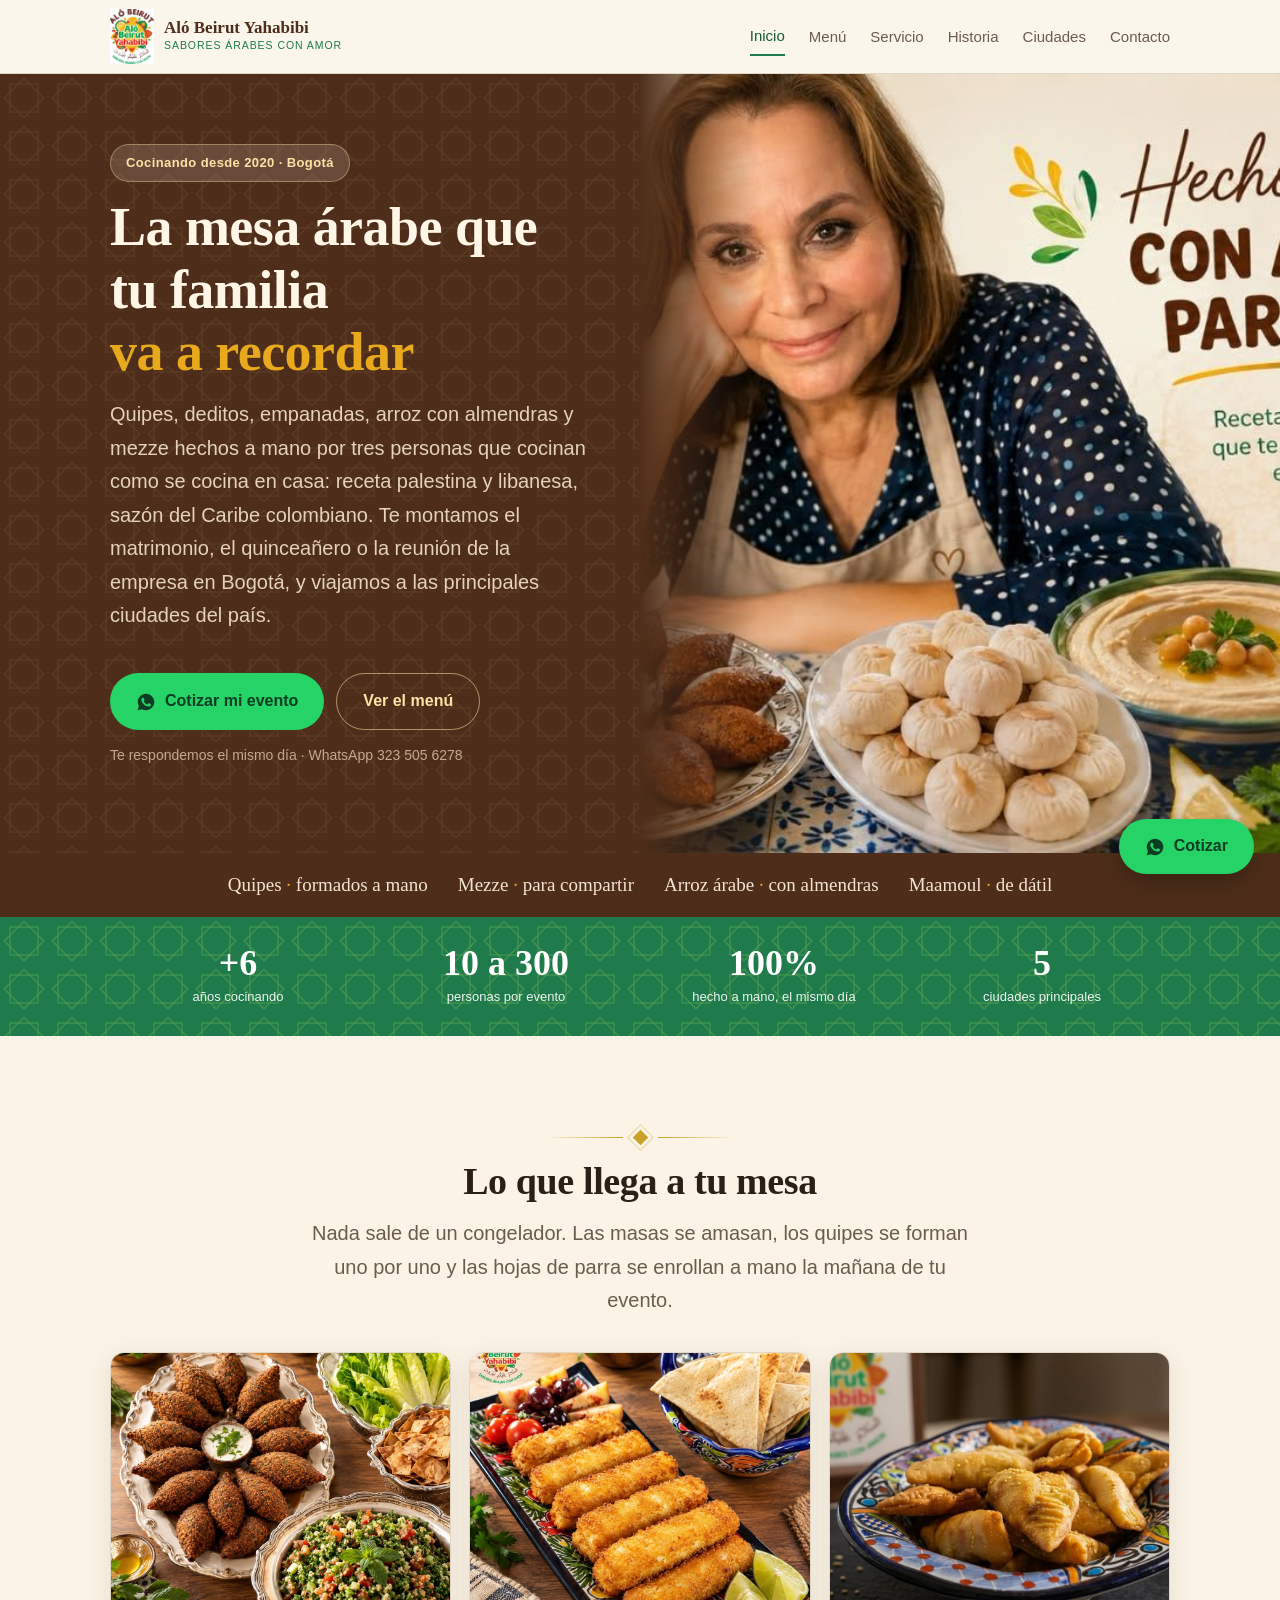
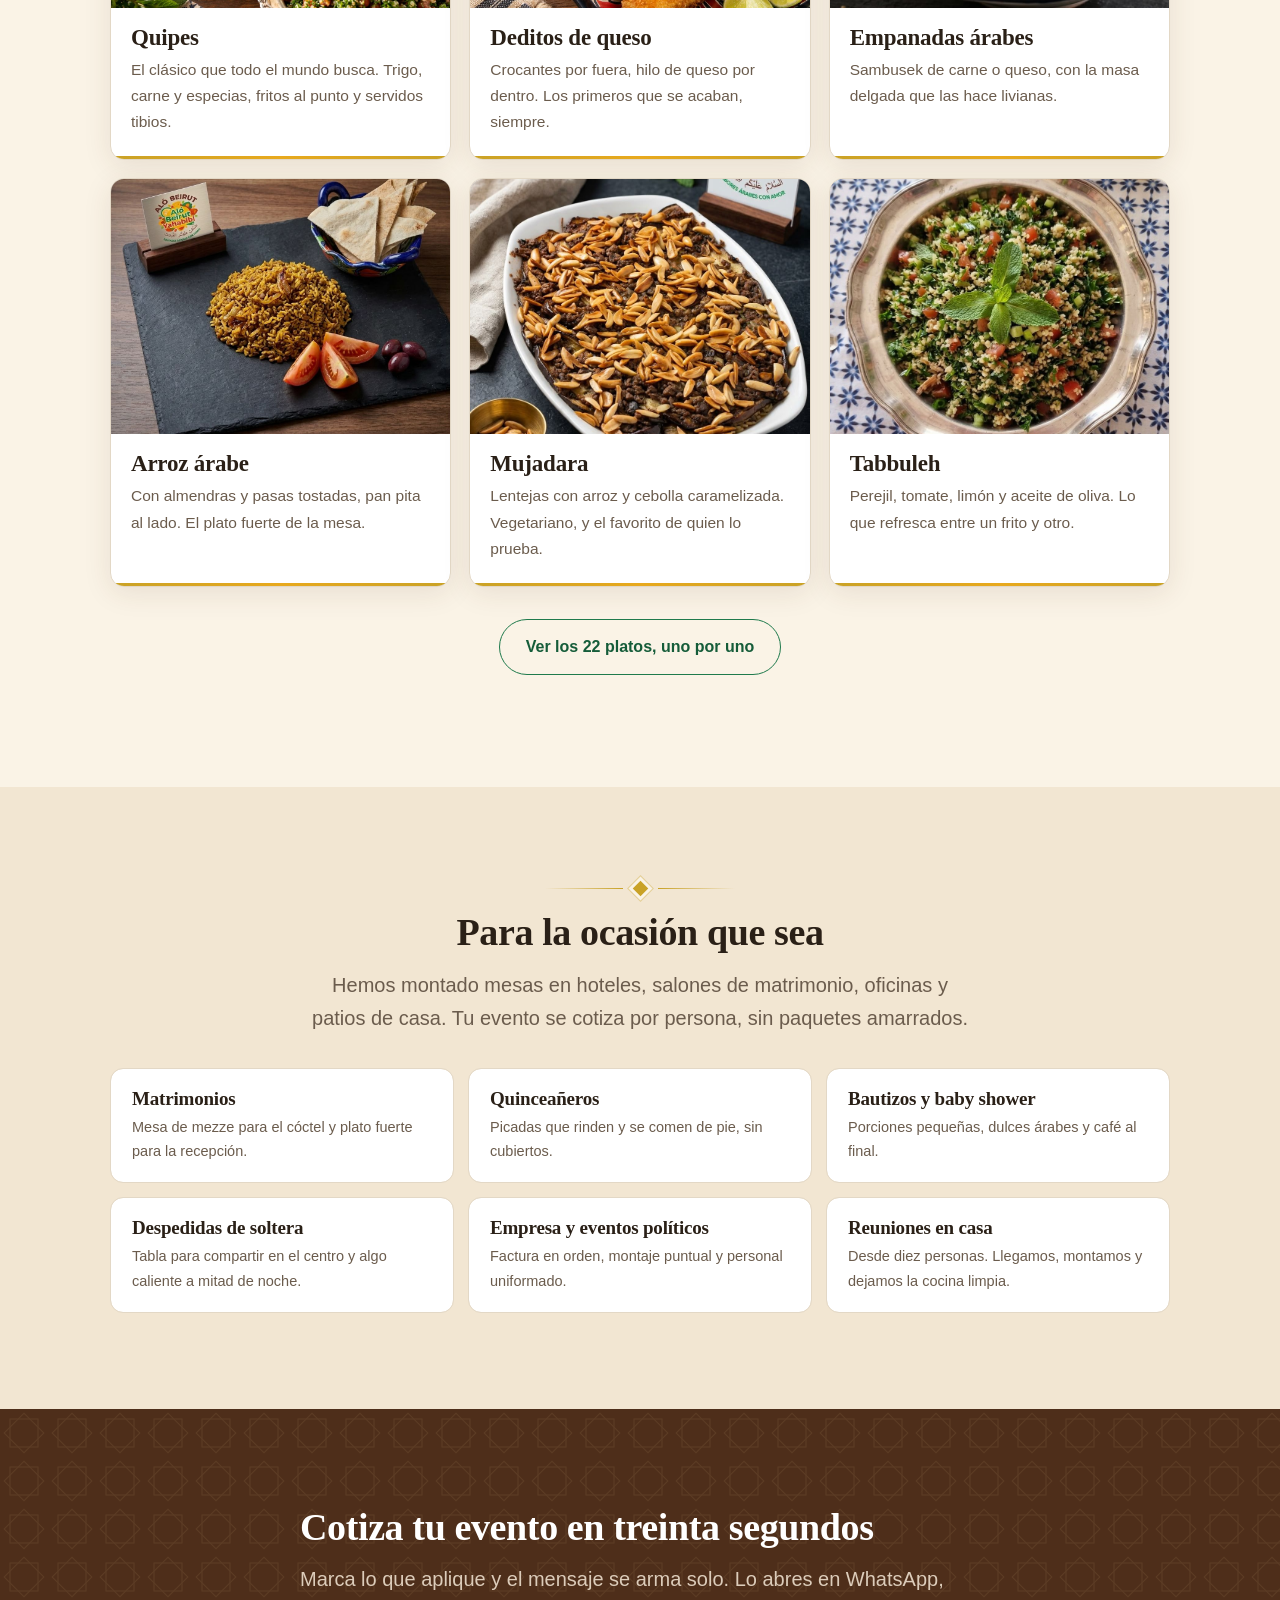
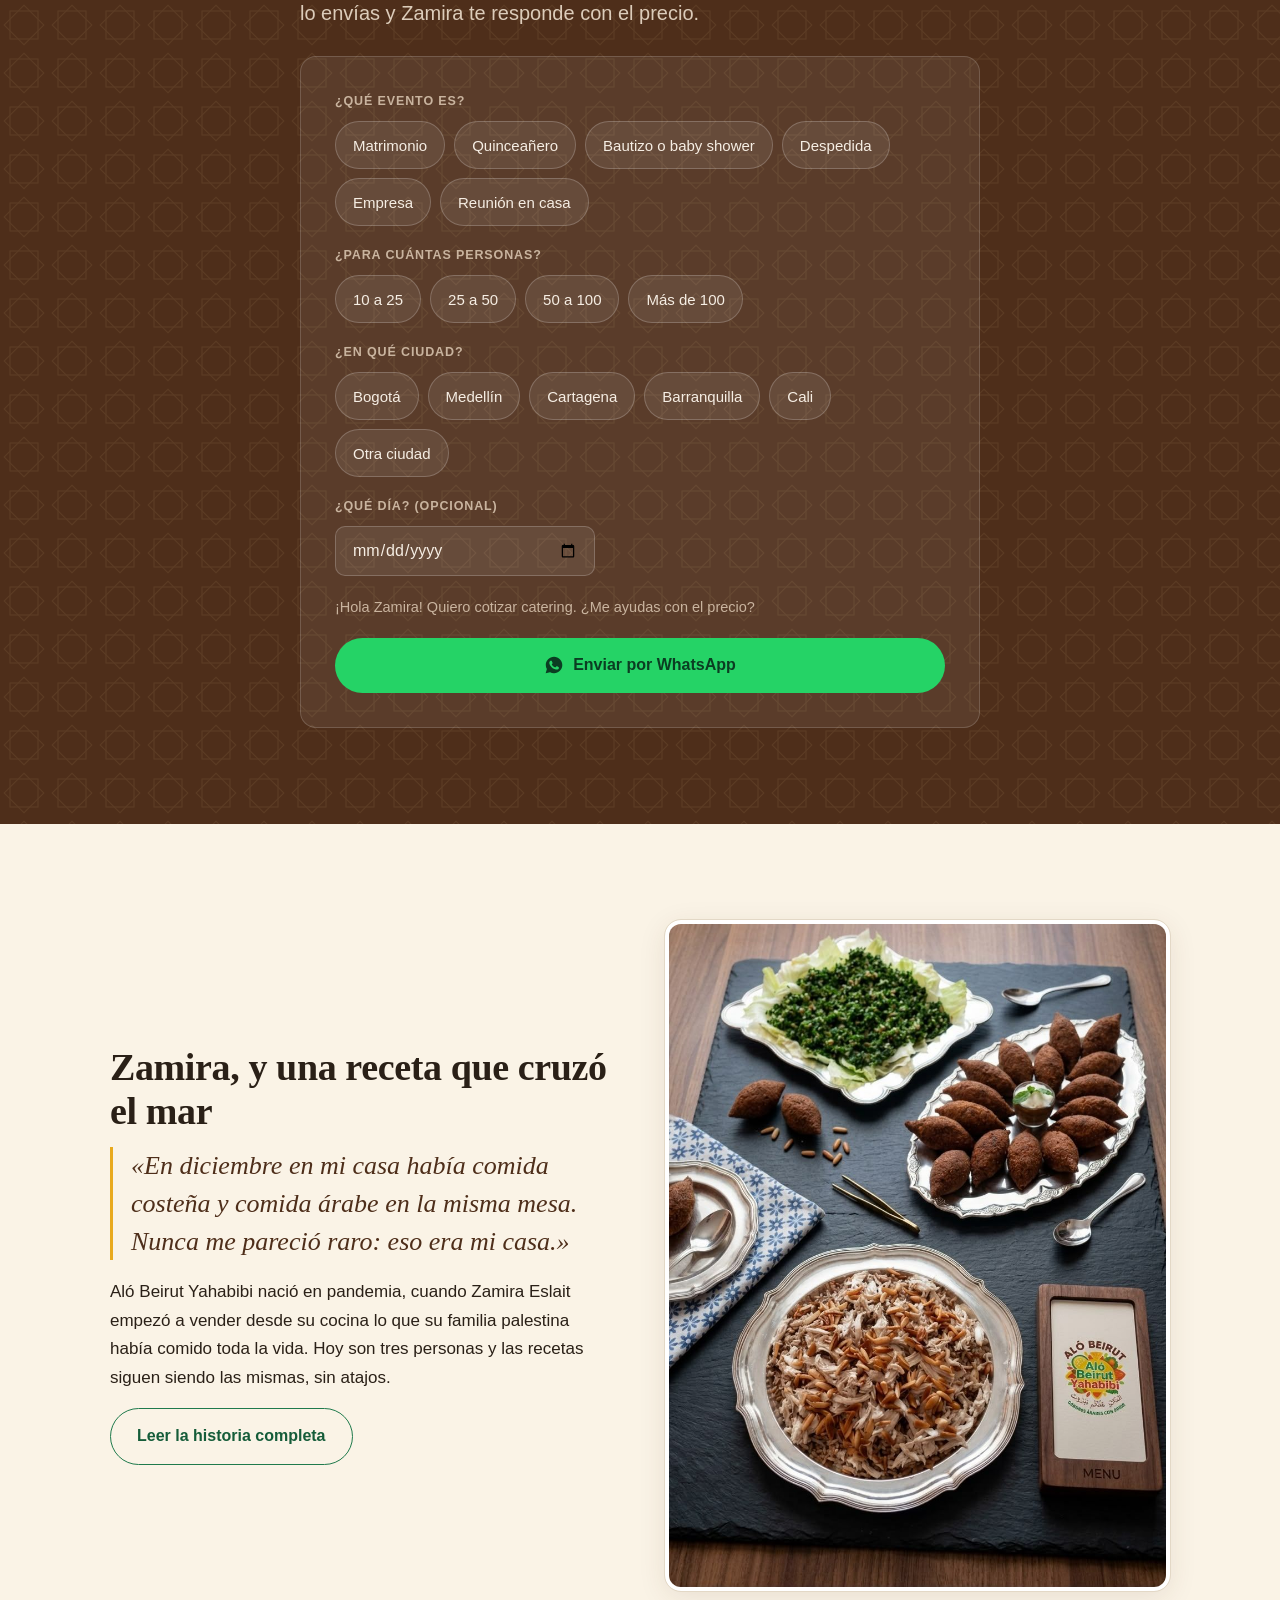
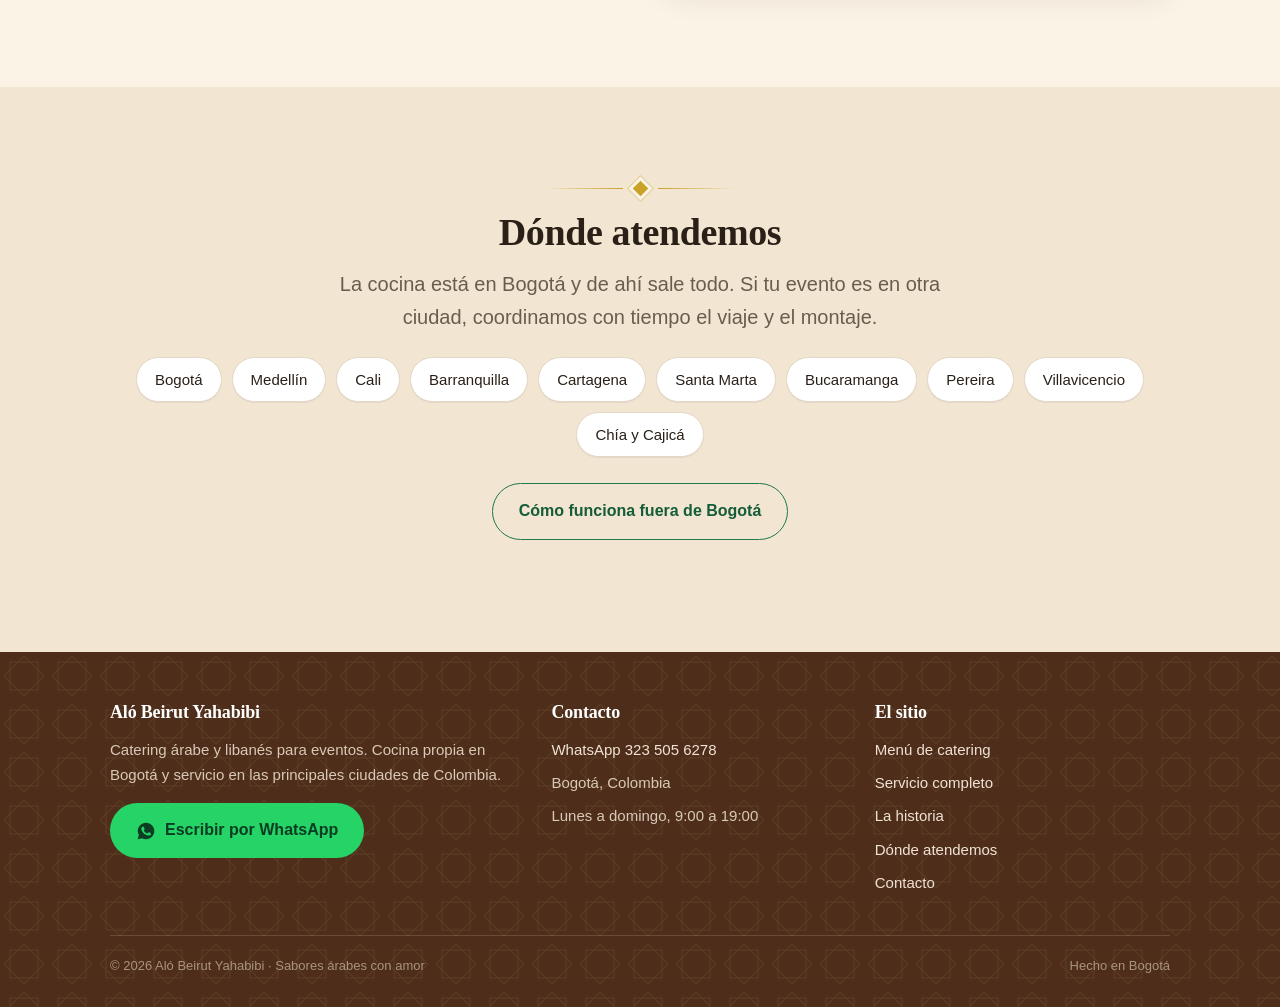
==== commit 416478e5: "Add files via upload" ====
--- a/index.html
+++ b/index.html
@@ -228,6 +228,112 @@
   v.addEventListener('click', function(){ abrir(false); });
   p.querySelectorAll('a').forEach(function(a){ a.addEventListener('click', function(){ abrir(false); }); });
   document.addEventListener('keydown', function(e){ if(e.key==='Escape') abrir(false); });
+})();
+</script>
+
+<script>
+/* LUPA · toca una foto y se abre en grande con su descripción.
+
+   No hay que marcar nada en el HTML: el script recorre las fotos de
+   platos, de la carta y de las galerías, y saca el título y el texto
+   de lo que ya está escrito al lado de cada una. Así no hay dos
+   fuentes de verdad que se puedan desincronizar. */
+(function(){
+  var fotos = [].slice.call(document.querySelectorAll(
+    '.plato img, .item img, .galeria img'));
+  if(!fotos.length) return;
+
+  /* de dónde sale el texto de cada foto, según dónde viva */
+  function datos(img){
+    var p;
+    if((p = img.closest('.plato')))
+      return {t:(p.querySelector('h3')||{}).textContent || img.alt,
+              d:(p.querySelector('p')||{}).textContent || ''};
+    if((p = img.closest('.item')))
+      return {t:(p.querySelector('b')||{}).textContent || img.alt,
+              d:(p.querySelector('small')||{}).textContent || ''};
+    if((p = img.closest('figure')))
+      return {t:(p.querySelector('figcaption')||{}).textContent || img.alt,
+              d:img.alt};
+    return {t:img.alt, d:''};
+  }
+
+  var caja = document.createElement('div');
+  caja.className = 'lupa';
+  caja.setAttribute('aria-hidden','true');
+  caja.setAttribute('role','dialog');
+  caja.setAttribute('aria-modal','true');
+  caja.innerHTML =
+    '<button class="lupa-x" aria-label="Cerrar">&times;</button>' +
+    '<button class="lupa-n lupa-ant" aria-label="Foto anterior">&#8249;</button>' +
+    '<button class="lupa-n lupa-sig" aria-label="Foto siguiente">&#8250;</button>' +
+    '<figure><img alt=""><figcaption><b></b><span></span></figcaption></figure>' +
+    '<p class="lupa-cuenta"></p>';
+  document.body.appendChild(caja);
+
+  var gran = caja.querySelector('img'),
+      tit  = caja.querySelector('b'),
+      des  = caja.querySelector('span'),
+      cnt  = caja.querySelector('.lupa-cuenta'),
+      i    = 0, antes = null;
+
+  function pintar(n){
+    i = (n + fotos.length) % fotos.length;
+    var f = fotos[i], d = datos(f);
+    gran.src = f.currentSrc || f.src;
+    gran.alt = f.alt;
+    tit.textContent = d.t;
+    des.textContent = d.d;
+    cnt.textContent = (i+1) + ' de ' + fotos.length + ' · usa las flechas del teclado';
+  }
+  function abrir(n){
+    antes = document.activeElement;
+    pintar(n);
+    caja.classList.add('abierta');
+    caja.setAttribute('aria-hidden','false');
+    document.body.classList.add('sin-scroll');
+    caja.querySelector('.lupa-x').focus();
+  }
+  function cerrar(){
+    caja.classList.remove('abierta');
+    caja.setAttribute('aria-hidden','true');
+    document.body.classList.remove('sin-scroll');
+    if(antes && antes.focus) antes.focus();
+  }
+
+  fotos.forEach(function(f, n){
+    f.setAttribute('data-lupa','');
+    /* que también se pueda con teclado, no solo con el dedo */
+    f.setAttribute('tabindex','0');
+    f.setAttribute('role','button');
+    f.setAttribute('aria-label','Ver "' + (f.alt || 'la foto') + '" en grande');
+    f.addEventListener('click', function(){ abrir(n); });
+    f.addEventListener('keydown', function(e){
+      if(e.key === 'Enter' || e.key === ' '){ e.preventDefault(); abrir(n); }
+    });
+  });
+
+  caja.querySelector('.lupa-x').addEventListener('click', cerrar);
+  caja.querySelector('.lupa-ant').addEventListener('click', function(){ pintar(i-1); });
+  caja.querySelector('.lupa-sig').addEventListener('click', function(){ pintar(i+1); });
+  /* tocar el fondo cierra; tocar la foto o el texto, no */
+  caja.addEventListener('click', function(e){ if(e.target === caja) cerrar(); });
+  document.addEventListener('keydown', function(e){
+    if(!caja.classList.contains('abierta')) return;
+    if(e.key === 'Escape')     cerrar();
+    if(e.key === 'ArrowLeft')  pintar(i-1);
+    if(e.key === 'ArrowRight') pintar(i+1);
+  });
+
+  /* deslizar con el dedo, que en celular es lo natural */
+  var x0 = null;
+  caja.addEventListener('touchstart', function(e){ x0 = e.touches[0].clientX; }, {passive:true});
+  caja.addEventListener('touchend', function(e){
+    if(x0 === null) return;
+    var dx = e.changedTouches[0].clientX - x0;
+    if(Math.abs(dx) > 55) pintar(dx < 0 ? i+1 : i-1);
+    x0 = null;
+  }, {passive:true});
 })();
 </script>
 
--- a/estilos.css
+++ b/estilos.css
@@ -295,12 +295,23 @@
 .hero .btn.linea{color:#FFE2A6;border-color:rgba(255,226,166,.55);}
 .hero .btn.linea:hover{background:rgba(255,226,166,.14);color:#fff;}
 @media(min-width:900px){
-  .hero-in{grid-template-columns:1.05fr 1fr;}
-  .hero-foto{order:2;height:100%;}
-  .hero-foto img{height:100%;aspect-ratio:auto;min-height:560px;}
-  .hero-foto::after{top:0;bottom:0;left:-1px;right:auto;width:110px;height:auto;
+  /* stretch, no center: la columna de la foto tiene que estirarse para
+     que el height:100% de la imagen tenga contra qué medirse */
+  /* la foto se va hasta el borde derecho de la pantalla y el texto se
+     alinea con el resto del sitio, como si el contenedor siguiera ahí */
+  .hero-in{max-width:none;grid-template-columns:1fr 1fr;align-items:stretch;}
+  .hero-foto{order:2;}
+  /* el object-fit es obligatorio aquí: sin él la foto se estira y Zamira
+     sale deformada, que fue justo lo que pasó la primera vez */
+  .hero-foto img{height:100%;width:100%;object-fit:cover;object-position:62% 45%;
+    min-height:580px;}
+  .hero-foto::after{top:0;bottom:0;left:-1px;right:auto;width:120px;height:auto;
     background:linear-gradient(to right,var(--cafe),rgba(78,46,26,0));}
-  .hero-txt{padding:64px clamp(30px,4vw,56px) 64px var(--gutter);}
+  .hero-txt{display:flex;flex-direction:column;justify-content:center;
+    align-items:flex-start;        /* si no, la pastilla se estira de lado a lado */
+    padding:70px clamp(30px,4vw,56px) 70px
+            max(var(--gutter), calc((100vw - 1140px)/2 + var(--gutter)));}
+  .hero-txt .lead{max-width:34em;}
 }
 
 /* ── adorno antes del título ──────────────────────────────────── */
@@ -331,7 +342,9 @@
 .item img{width:74px;height:74px;border-radius:10px;object-fit:cover;flex:0 0 auto;
   margin-right:14px;}
 .item>div:first-child{display:flex;align-items:center;min-width:0;}
-@media(min-width:620px){.item img{width:92px;height:92px;}}
+@media(min-width:620px){.item img{width:96px;height:96px;}}
+@media(min-width:900px){.item img{width:116px;height:116px;margin-right:18px;}
+  .item{padding:14px 20px;}}
 
 /* ── cinta de sabores ─────────────────────────────────────────── */
 .cinta{background:var(--cafe);color:#F3E4D2;padding:16px 0;overflow:hidden;
@@ -339,3 +352,43 @@
 .cinta div{display:flex;gap:30px;white-space:nowrap;justify-content:center;flex-wrap:wrap;
   padding:0 var(--gutter);}
 .cinta i{font-style:normal;color:var(--oro);}
+
+/* ═══════════════════════════════════════════════════════════════
+   LUPA · la foto en grande al tocarla
+
+   En catering la foto ES el producto. Si alguien toca el quipe es
+   porque quiere verlo bien antes de pedir cien. Se abre en grande,
+   con el nombre y la descripción debajo, y se pasa de uno a otro con
+   las flechas sin tener que cerrar y volver a abrir.
+   ═══════════════════════════════════════════════════════════════ */
+[data-lupa]{cursor:zoom-in;}
+.lupa{position:fixed;inset:0;z-index:200;display:none;
+  background:rgba(20,11,5,.975);padding:clamp(14px,3vw,34px);
+  -webkit-backdrop-filter:blur(6px);backdrop-filter:blur(6px);
+  align-items:center;justify-content:center;}
+.lupa.abierta{display:flex;}
+.lupa figure{margin:0;max-width:min(980px,100%);max-height:100%;display:flex;
+  flex-direction:column;align-items:center;gap:16px;}
+.lupa img{max-width:100%;max-height:62vh;width:auto;border-radius:14px;
+  box-shadow:0 20px 60px rgba(0,0,0,.6);background:var(--cafe);}
+.lupa figcaption{text-align:center;max-width:620px;
+  padding-bottom:calc(8px + env(safe-area-inset-bottom));}
+.lupa figcaption b{display:block;font-family:var(--serif);font-size:clamp(21px,3.4vw,28px);
+  color:#FFF4E2;margin-bottom:6px;}
+.lupa figcaption span{display:block;font-size:15.5px;color:#D6C3AC;line-height:1.6;}
+.lupa figcaption i{display:block;font-style:normal;font-size:13px;color:#9D8571;}
+.lupa-x,.lupa-n{position:absolute;background:rgba(255,255,255,.1);border:1px solid rgba(255,255,255,.22);
+  color:#FFF4E2;width:50px;height:50px;border-radius:999px;cursor:pointer;font-size:26px;
+  line-height:1;display:flex;align-items:center;justify-content:center;
+  -webkit-tap-highlight-color:transparent;transition:background .18s;}
+.lupa-x:hover,.lupa-n:hover{background:rgba(255,255,255,.24);}
+.lupa-x{top:clamp(12px,2.6vw,26px);right:clamp(12px,2.6vw,26px);font-size:30px;}
+.lupa-n{top:50%;transform:translateY(-50%);font-size:32px;}
+.lupa-ant{left:clamp(8px,2vw,24px);}
+.lupa-sig{right:clamp(8px,2vw,24px);}
+.lupa-cuenta{position:absolute;bottom:clamp(10px,2vw,22px);left:0;right:0;text-align:center;
+  font-size:13px;color:#9D8571;letter-spacing:.04em;}
+@media(max-width:620px){
+  .lupa-n{top:auto;bottom:calc(18px + env(safe-area-inset-bottom));transform:none;}
+  .lupa-cuenta{display:none;}
+}
